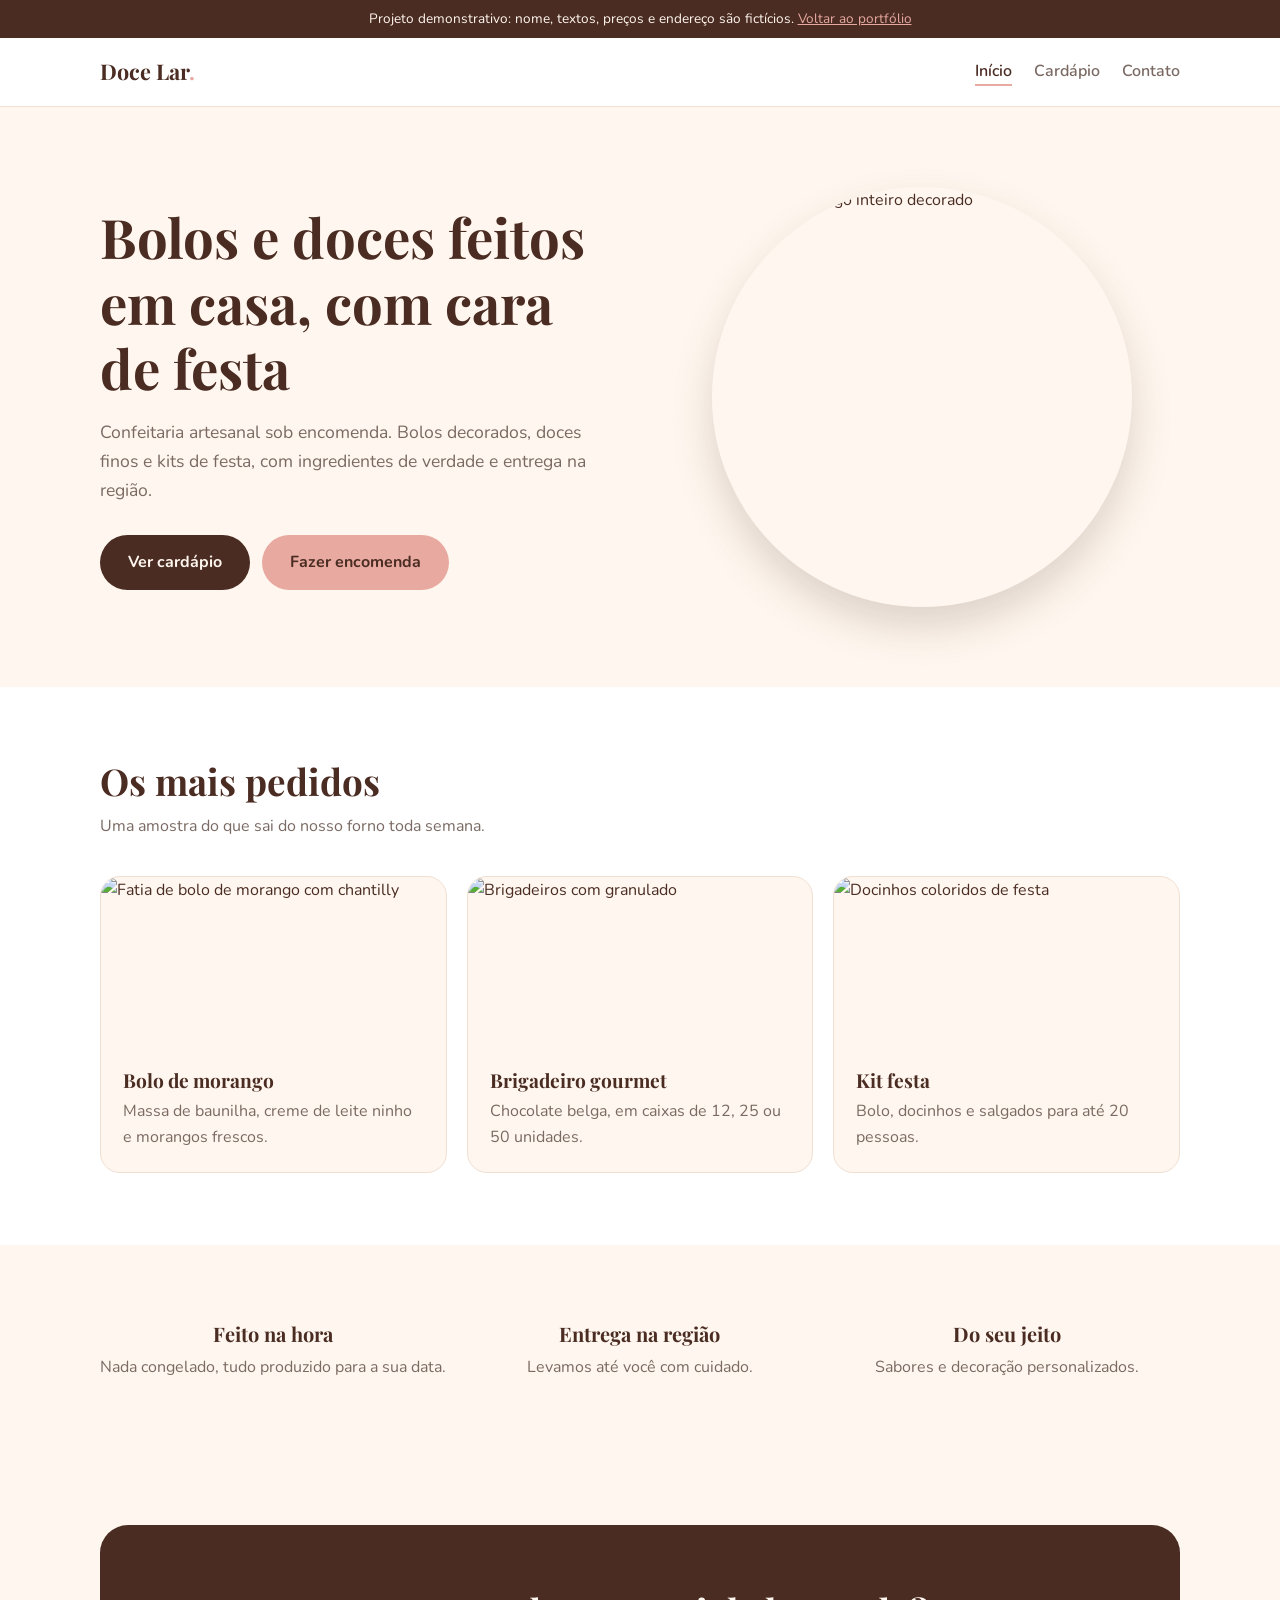
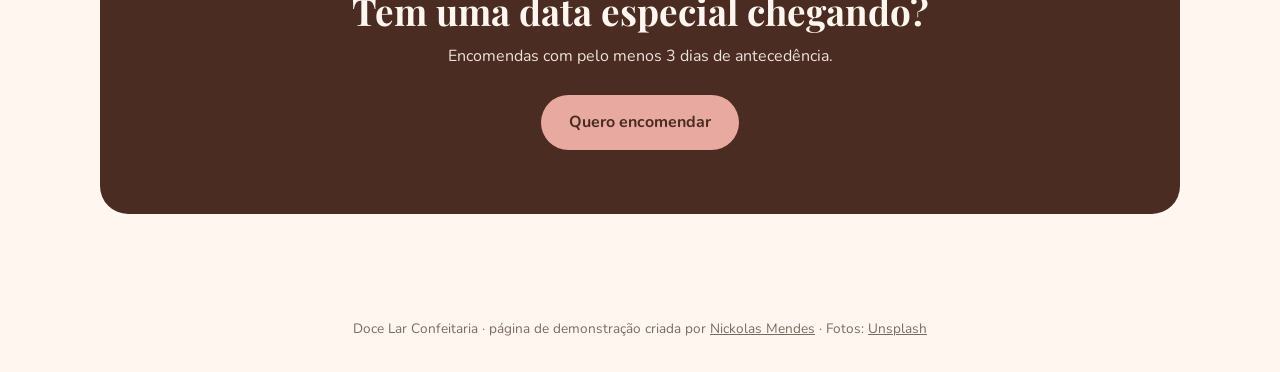
==== public/demos/confeitaria/index.html @ 3e481724 "Portfólio freelance: página principal, demos e deploy na Cloudflare Co-Authored-By: Claude Opus 5.5 " ====
<!doctype html>
<html lang="pt-BR">
<head>
  <meta charset="utf-8">
  <meta name="viewport" content="width=device-width, initial-scale=1">
  <title>Doce Lar Confeitaria (demonstração)</title>
  <meta name="robots" content="noindex">
  <link rel="preconnect" href="https://fonts.googleapis.com">
  <link rel="preconnect" href="https://fonts.gstatic.com" crossorigin>
  <link href="https://fonts.googleapis.com/css2?family=Nunito:wght@400;600;700;800&family=Playfair+Display:wght@600;700&display=swap" rel="stylesheet">
  <link rel="stylesheet" href="style.css">
</head>
<body>
  <div class="aviso">Projeto demonstrativo: nome, textos, preços e endereço são fictícios. <a href="../../">Voltar ao portfólio</a></div>

  <header class="topo">
    <div class="container topo__linha">
      <a class="logo" href="index.html">Doce Lar<span>.</span></a>
      <nav class="menu">
        <a href="index.html" aria-current="page">Início</a>
        <a href="cardapio.html">Cardápio</a>
        <a href="contato.html">Contato</a>
      </nav>
    </div>
  </header>

  <main>
    <section class="container hero">
      <div>
        <h1>Bolos e doces feitos em casa, com cara de festa</h1>
        <p>Confeitaria artesanal sob encomenda. Bolos decorados, doces finos e kits de festa, com ingredientes de verdade e entrega na região.</p>
        <div class="hero__acoes">
          <a class="botao" href="cardapio.html">Ver cardápio</a>
          <a class="botao botao--rosa" href="contato.html">Fazer encomenda</a>
        </div>
      </div>
      <img class="ilustra" src="https://images.unsplash.com/photo-1622621746668-59fb299bc4d7?auto=format&fit=crop&w=800&q=70" alt="Bolo de morango inteiro decorado">
    </section>

    <section class="secao secao--branca">
      <div class="container">
        <h2>Os mais pedidos</h2>
        <p class="sub">Uma amostra do que sai do nosso forno toda semana.</p>
        <div class="grade">
          <article class="card"><img class="card__img" src="https://images.unsplash.com/photo-1602663491496-73f07481dbea?auto=format&fit=crop&w=600&q=70" alt="Fatia de bolo de morango com chantilly" loading="lazy"><div class="card__corpo"><h3>Bolo de morango</h3><p>Massa de baunilha, creme de leite ninho e morangos frescos.</p></div></article>
          <article class="card"><img class="card__img" src="https://images.unsplash.com/photo-1702982852429-e0d0b27eb990?auto=format&fit=crop&w=600&q=70" alt="Brigadeiros com granulado" loading="lazy"><div class="card__corpo"><h3>Brigadeiro gourmet</h3><p>Chocolate belga, em caixas de 12, 25 ou 50 unidades.</p></div></article>
          <article class="card"><img class="card__img" src="https://images.unsplash.com/photo-1534119428213-bd2626145164?auto=format&fit=crop&w=600&q=70" alt="Docinhos coloridos de festa" loading="lazy"><div class="card__corpo"><h3>Kit festa</h3><p>Bolo, docinhos e salgados para até 20 pessoas.</p></div></article>
        </div>
      </div>
    </section>

    <section class="secao">
      <div class="container diferenciais">
        <div><strong>Feito na hora</strong><span>Nada congelado, tudo produzido para a sua data.</span></div>
        <div><strong>Entrega na região</strong><span>Levamos até você com cuidado.</span></div>
        <div><strong>Do seu jeito</strong><span>Sabores e decoração personalizados.</span></div>
      </div>
    </section>

    <section class="secao">
      <div class="container faixa">
        <h2>Tem uma data especial chegando?</h2>
        <p>Encomendas com pelo menos 3 dias de antecedência.</p>
        <a class="botao botao--rosa" href="contato.html">Quero encomendar</a>
      </div>
    </section>
  </main>

  <footer class="rodape">Doce Lar Confeitaria · página de demonstração criada por <a href="../../">Nickolas Mendes</a> · Fotos: <a href="https://unsplash.com" target="_blank" rel="noopener">Unsplash</a></footer>
</body>
</html>
---- public/demos/confeitaria/style.css ----
:root { --cacau: #4a2c22; --cacau-claro: #7a4a3a; --rosa: #e8a9a0; --creme: #fff7ef; --branco: #ffffff; --suave: #7a6a63; --borda: #f0dfd2; }
* { box-sizing: border-box; margin: 0; padding: 0; }
body { font-family: "Nunito", system-ui, sans-serif; background: var(--creme); color: var(--cacau); line-height: 1.65; }
h1, h2, h3 { font-family: "Playfair Display", Georgia, serif; line-height: 1.2; }
a { color: inherit; }
img { max-width: 100%; }
.container { width: min(1080px, 100% - 32px); margin-inline: auto; }

.aviso { background: var(--cacau); color: var(--creme); text-align: center; font-size: .85rem; padding: 8px 16px; }
.aviso a { color: var(--rosa); }

.topo { background: var(--branco); border-bottom: 1px solid var(--borda); }
.topo__linha { display: flex; align-items: center; justify-content: space-between; gap: 16px; padding: 16px 0; flex-wrap: wrap; }
.logo { font-family: "Playfair Display", serif; font-weight: 700; font-size: 1.35rem; text-decoration: none; }
.logo span { color: var(--rosa); }
.menu { display: flex; gap: 22px; flex-wrap: wrap; }
.menu a { text-decoration: none; color: var(--suave); font-weight: 600; }
.menu a:hover, .menu a[aria-current="page"] { color: var(--cacau); border-bottom: 2px solid var(--rosa); }

.botao { display: inline-block; background: var(--cacau); color: var(--creme); text-decoration: none; padding: 14px 28px; border-radius: 999px; font-weight: 700; transition: background .2s; }
.botao:hover { background: var(--cacau-claro); }
.botao--rosa { background: var(--rosa); color: var(--cacau); }
.botao--rosa:hover { background: #f2bdb5; }

.hero { padding: 80px 0; display: grid; grid-template-columns: 1fr 1fr; gap: 48px; align-items: center; }
.hero h1 { font-size: clamp(2.2rem, 5vw, 3.4rem); }
.hero p { color: var(--suave); font-size: 1.1rem; margin: 18px 0 30px; }
.hero__acoes { display: flex; gap: 12px; flex-wrap: wrap; }
.ilustra { width: 100%; max-width: 420px; aspect-ratio: 1; object-fit: cover; border-radius: 50%; justify-self: center; box-shadow: 0 20px 40px rgba(74, 44, 34, .18); }

.secao { padding: 72px 0; }
.secao--branca { background: var(--branco); }
.secao h2 { font-size: clamp(1.7rem, 3.5vw, 2.3rem); margin-bottom: 10px; }
.sub { color: var(--suave); margin-bottom: 36px; max-width: 620px; }

.grade { display: grid; gap: 20px; grid-template-columns: repeat(auto-fit, minmax(240px, 1fr)); }
.card { background: var(--creme); border: 1px solid var(--borda); border-radius: 20px; overflow: hidden; }
.card__img { display: block; width: 100%; height: 170px; object-fit: cover; }
.card__corpo { padding: 22px; }
.card h3 { font-size: 1.2rem; margin-bottom: 6px; }
.card p { color: var(--suave); }
.preco { display: block; margin-top: 10px; font-weight: 800; color: var(--cacau-claro); }

.diferenciais { display: grid; gap: 20px; grid-template-columns: repeat(auto-fit, minmax(200px, 1fr)); text-align: center; }
.diferenciais strong { display: block; font-family: "Playfair Display", serif; font-size: 1.25rem; margin-bottom: 4px; }
.diferenciais span { color: var(--suave); }

.faixa { background: var(--cacau); color: var(--creme); text-align: center; padding: 64px 24px; border-radius: 28px; }
.faixa p { opacity: .9; margin: 10px 0 26px; }

.contato { display: grid; grid-template-columns: 1fr 1fr; gap: 32px; }
.contato dl { display: grid; gap: 18px; }
.contato dt { font-weight: 800; }
.contato dd { color: var(--suave); }
.mapa { min-height: 280px; border-radius: 20px; background: repeating-linear-gradient(45deg, #f6e8dc, #f6e8dc 14px, #f1dccd 14px, #f1dccd 28px); display: grid; place-items: center; color: var(--suave); font-weight: 700; }

.rodape { text-align: center; color: var(--suave); font-size: .85rem; padding: 32px 0; }

@media (max-width: 760px) {
  .hero, .contato { grid-template-columns: 1fr; }
  .ilustra { width: 100%; max-width: 420px; aspect-ratio: 1; object-fit: cover; border-radius: 50%; justify-self: center; box-shadow: 0 20px 40px rgba(74, 44, 34, .18); }
}
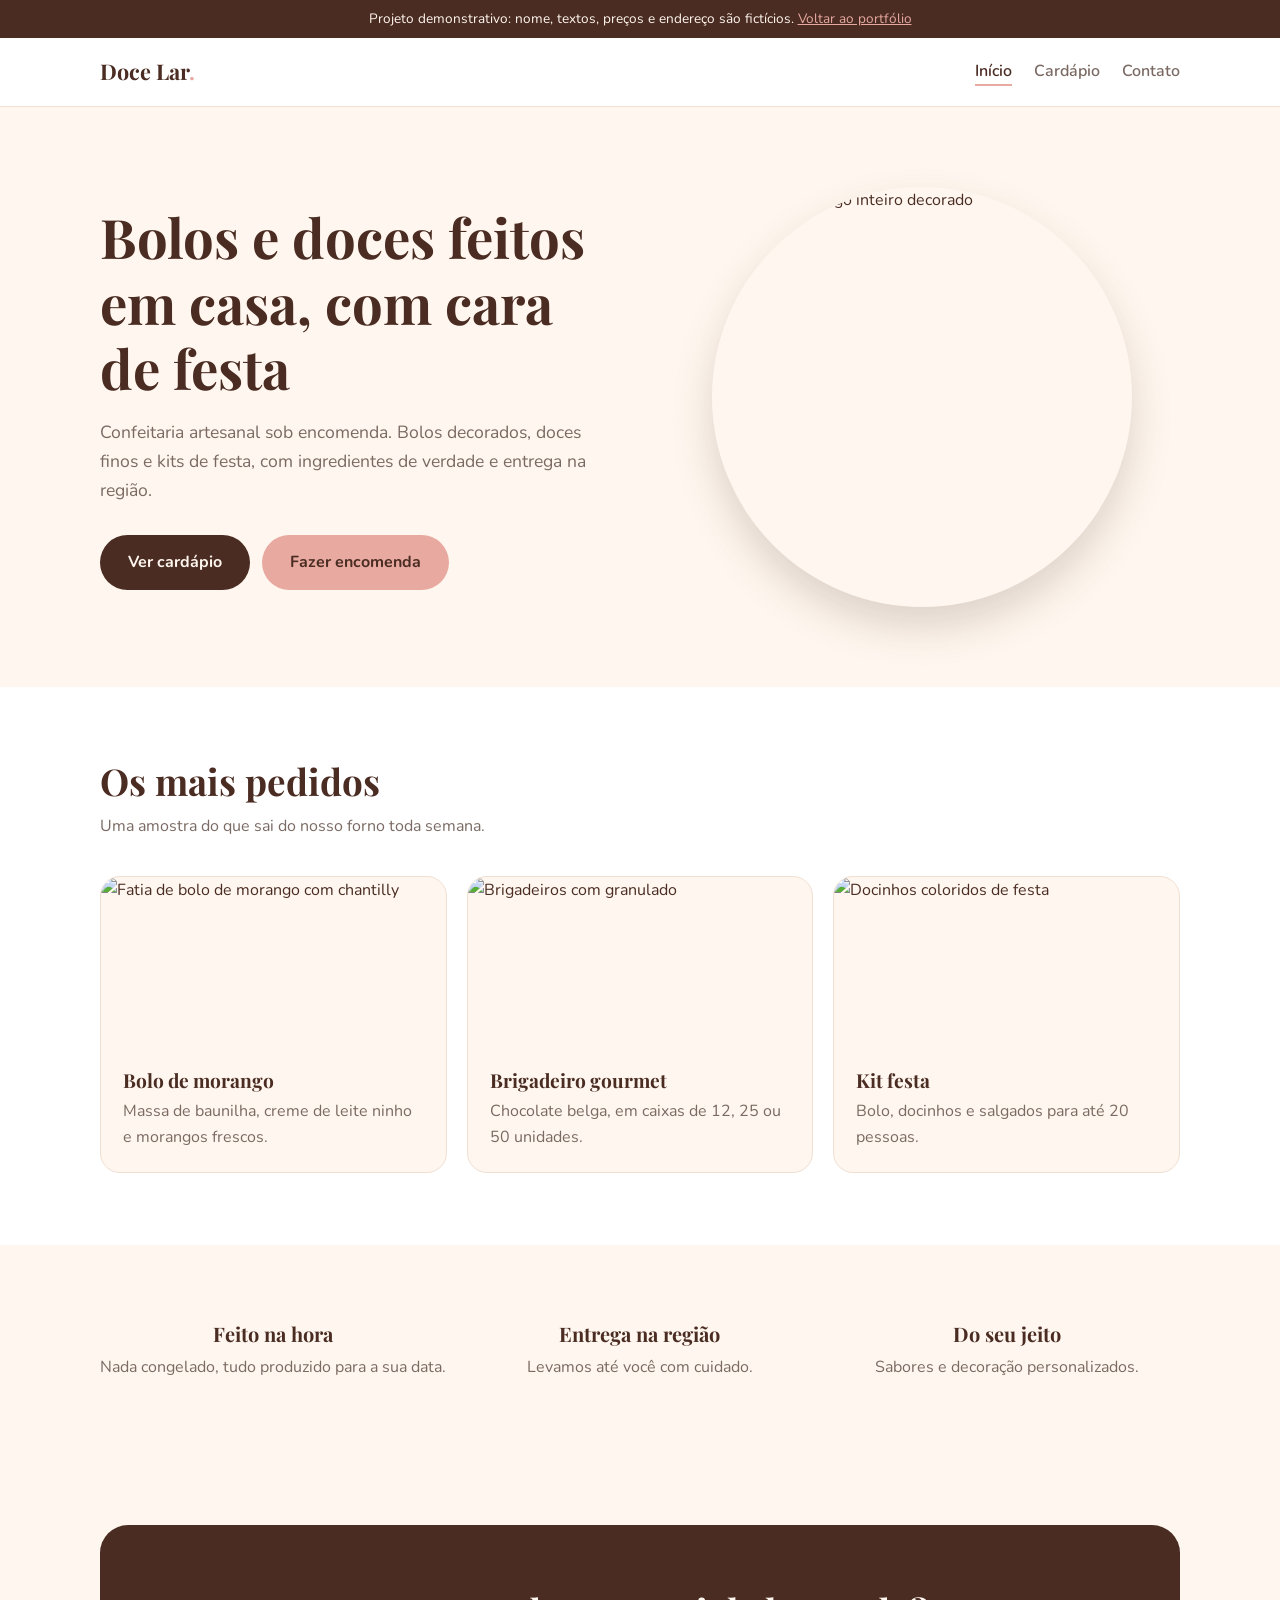
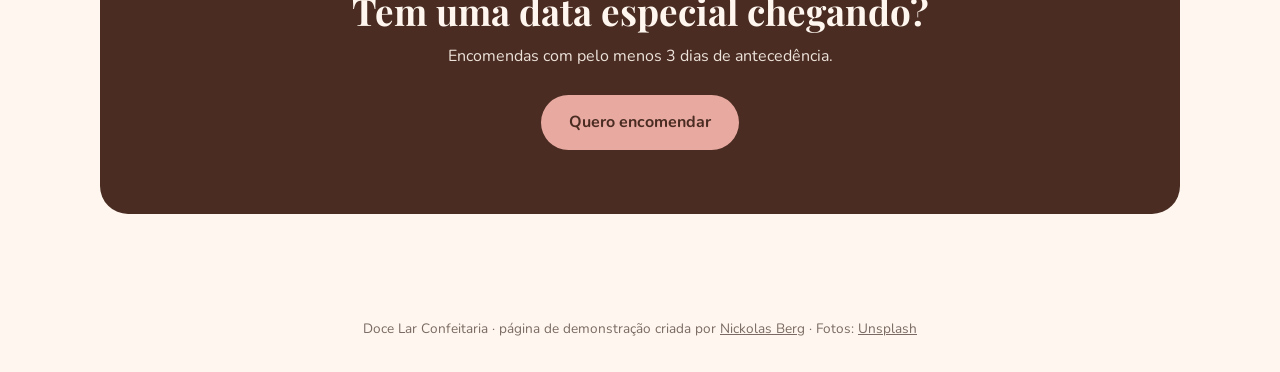
==== commit 71999587: "Nome profissional Nickolas Berg (título, rodapé, ícone e prévia de link) Co-Authored-By: Claude Opus" ====
--- a/public/demos/confeitaria/index.html
+++ b/public/demos/confeitaria/index.html
@@ -66,6 +66,6 @@
     </section>
   </main>
 
-  <footer class="rodape">Doce Lar Confeitaria · página de demonstração criada por <a href="../../">Nickolas Mendes</a> · Fotos: <a href="https://unsplash.com" target="_blank" rel="noopener">Unsplash</a></footer>
+  <footer class="rodape">Doce Lar Confeitaria · página de demonstração criada por <a href="../../">Nickolas Berg</a> · Fotos: <a href="https://unsplash.com" target="_blank" rel="noopener">Unsplash</a></footer>
 </body>
 </html>
